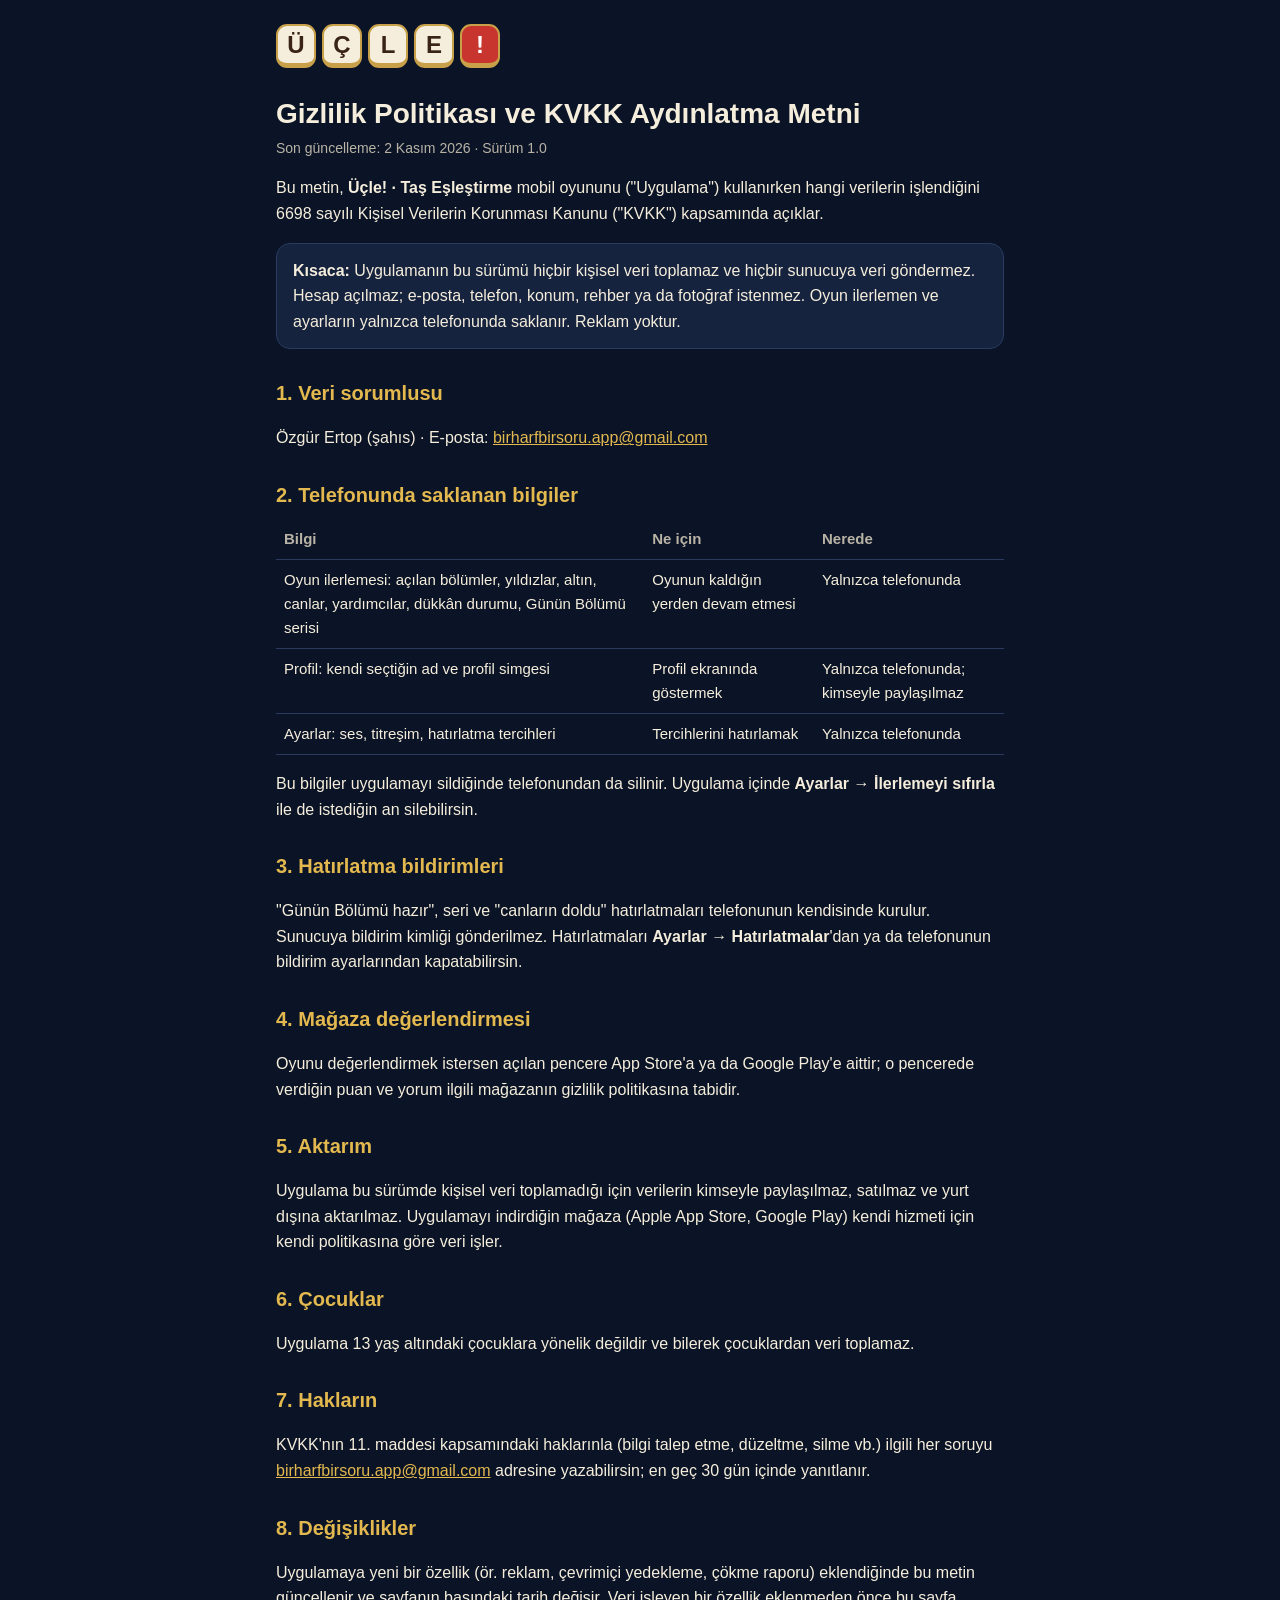
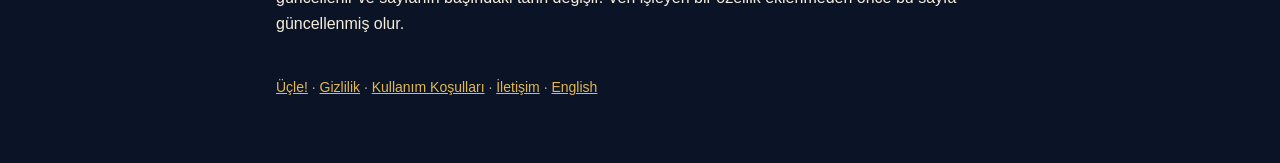
==== ucle/gizlilik.html @ 863516cf "Üçle! sayfaları: tanıtım, gizlilik ve koşullar (Türkçe + İngilizce) Co-Authored-By: Claude Opus 5.5 " ====
<!doctype html><html lang="tr"><head><meta charset="utf-8"><meta name="viewport" content="width=device-width, initial-scale=1">
<title>Gizlilik Politikası · Üçle!</title><link rel="stylesheet" href="style.css"></head><body><main>
<header><a href="index.html" aria-label="Üçle! ana sayfa"><span class="t">Ü</span><span class="t">Ç</span><span class="t">L</span><span class="t">E</span><span class="t a">!</span></a></header>
<h1>Gizlilik Politikası ve KVKK Aydınlatma Metni</h1>
<p class="meta">Son güncelleme: 2 Kasım 2026 · Sürüm 1.0</p>

<p>Bu metin, <b>Üçle! · Taş Eşleştirme</b> mobil oyununu ("Uygulama") kullanırken hangi verilerin işlendiğini 6698 sayılı Kişisel Verilerin Korunması Kanunu ("KVKK") kapsamında açıklar.</p>

<div class="card"><b>Kısaca:</b> Uygulamanın bu sürümü hiçbir kişisel veri toplamaz ve hiçbir sunucuya veri göndermez. Hesap açılmaz; e-posta, telefon, konum, rehber ya da fotoğraf istenmez. Oyun ilerlemen ve ayarların yalnızca telefonunda saklanır. Reklam yoktur.</div>

<h2>1. Veri sorumlusu</h2>
<p>Özgür Ertop (şahıs) · E-posta: <a href="mailto:birharfbirsoru.app@gmail.com">birharfbirsoru.app@gmail.com</a></p>

<h2>2. Telefonunda saklanan bilgiler</h2>
<div class="wrap"><table>
<tr><th>Bilgi</th><th>Ne için</th><th>Nerede</th></tr>
<tr><td>Oyun ilerlemesi: açılan bölümler, yıldızlar, altın, canlar, yardımcılar, dükkân durumu, Günün Bölümü serisi</td><td>Oyunun kaldığın yerden devam etmesi</td><td>Yalnızca telefonunda</td></tr>
<tr><td>Profil: kendi seçtiğin ad ve profil simgesi</td><td>Profil ekranında göstermek</td><td>Yalnızca telefonunda; kimseyle paylaşılmaz</td></tr>
<tr><td>Ayarlar: ses, titreşim, hatırlatma tercihleri</td><td>Tercihlerini hatırlamak</td><td>Yalnızca telefonunda</td></tr>
</table></div>
<p>Bu bilgiler uygulamayı sildiğinde telefonundan da silinir. Uygulama içinde <b>Ayarlar → İlerlemeyi sıfırla</b> ile de istediğin an silebilirsin.</p>

<h2>3. Hatırlatma bildirimleri</h2>
<p>"Günün Bölümü hazır", seri ve "canların doldu" hatırlatmaları telefonunun kendisinde kurulur. Sunucuya bildirim kimliği gönderilmez. Hatırlatmaları <b>Ayarlar → Hatırlatmalar</b>'dan ya da telefonunun bildirim ayarlarından kapatabilirsin.</p>

<h2>4. Mağaza değerlendirmesi</h2>
<p>Oyunu değerlendirmek istersen açılan pencere App Store'a ya da Google Play'e aittir; o pencerede verdiğin puan ve yorum ilgili mağazanın gizlilik politikasına tabidir.</p>

<h2>5. Aktarım</h2>
<p>Uygulama bu sürümde kişisel veri toplamadığı için verilerin kimseyle paylaşılmaz, satılmaz ve yurt dışına aktarılmaz. Uygulamayı indirdiğin mağaza (Apple App Store, Google Play) kendi hizmeti için kendi politikasına göre veri işler.</p>

<h2>6. Çocuklar</h2>
<p>Uygulama 13 yaş altındaki çocuklara yönelik değildir ve bilerek çocuklardan veri toplamaz.</p>

<h2>7. Hakların</h2>
<p>KVKK'nın 11. maddesi kapsamındaki haklarınla (bilgi talep etme, düzeltme, silme vb.) ilgili her soruyu <a href="mailto:birharfbirsoru.app@gmail.com">birharfbirsoru.app@gmail.com</a> adresine yazabilirsin; en geç 30 gün içinde yanıtlanır.</p>

<h2>8. Değişiklikler</h2>
<p>Uygulamaya yeni bir özellik (ör. reklam, çevrimiçi yedekleme, çökme raporu) eklendiğinde bu metin güncellenir ve sayfanın başındaki tarih değişir. Veri işleyen bir özellik eklenmeden önce bu sayfa güncellenmiş olur.</p>
<footer><a href="index.html">Üçle!</a> · <a href="gizlilik.html">Gizlilik</a> · <a href="kosullar.html">Kullanım Koşulları</a> · <a href="mailto:birharfbirsoru.app@gmail.com">İletişim</a> · <a href="privacy.html">English</a></footer>
</main></body></html>
---- ucle/style.css ----
:root{--bg:#0B1426;--card:#16233F;--ink:#F6EEDC;--muted:#B9B3A6;--gold:#E2B84F;--line:#2A3B5F}
*{box-sizing:border-box}body{margin:0;background:var(--bg);color:var(--ink);font:16px/1.6 -apple-system,BlinkMacSystemFont,"Segoe UI",Roboto,sans-serif}
main{max-width:760px;margin:0 auto;padding:24px 16px 64px}
header a{display:inline-flex;gap:6px;text-decoration:none}
.t{display:inline-grid;place-items:center;width:40px;height:44px;border-radius:11px;background:#F6EEDC;color:#3A2418;font-weight:800;font-size:24px;border:2px solid #C9A04A;border-bottom-width:5px}
.t.a{background:#C8352E;color:#fff}
h1{font-size:28px;line-height:1.25;margin:28px 0 6px}h2{font-size:20px;margin:28px 0 8px;color:var(--gold)}
.meta{color:var(--muted);font-size:14px;margin:0 0 16px}
.card{background:var(--card);border:1px solid var(--line);border-radius:14px;padding:14px 16px;margin:16px 0}
a{color:var(--gold)}table{width:100%;border-collapse:collapse;font-size:15px}
th,td{text-align:left;vertical-align:top;padding:8px;border-bottom:1px solid var(--line)}th{color:var(--muted);font-weight:600}
.wrap{overflow-x:auto}footer{margin-top:40px;color:var(--muted);font-size:14px}
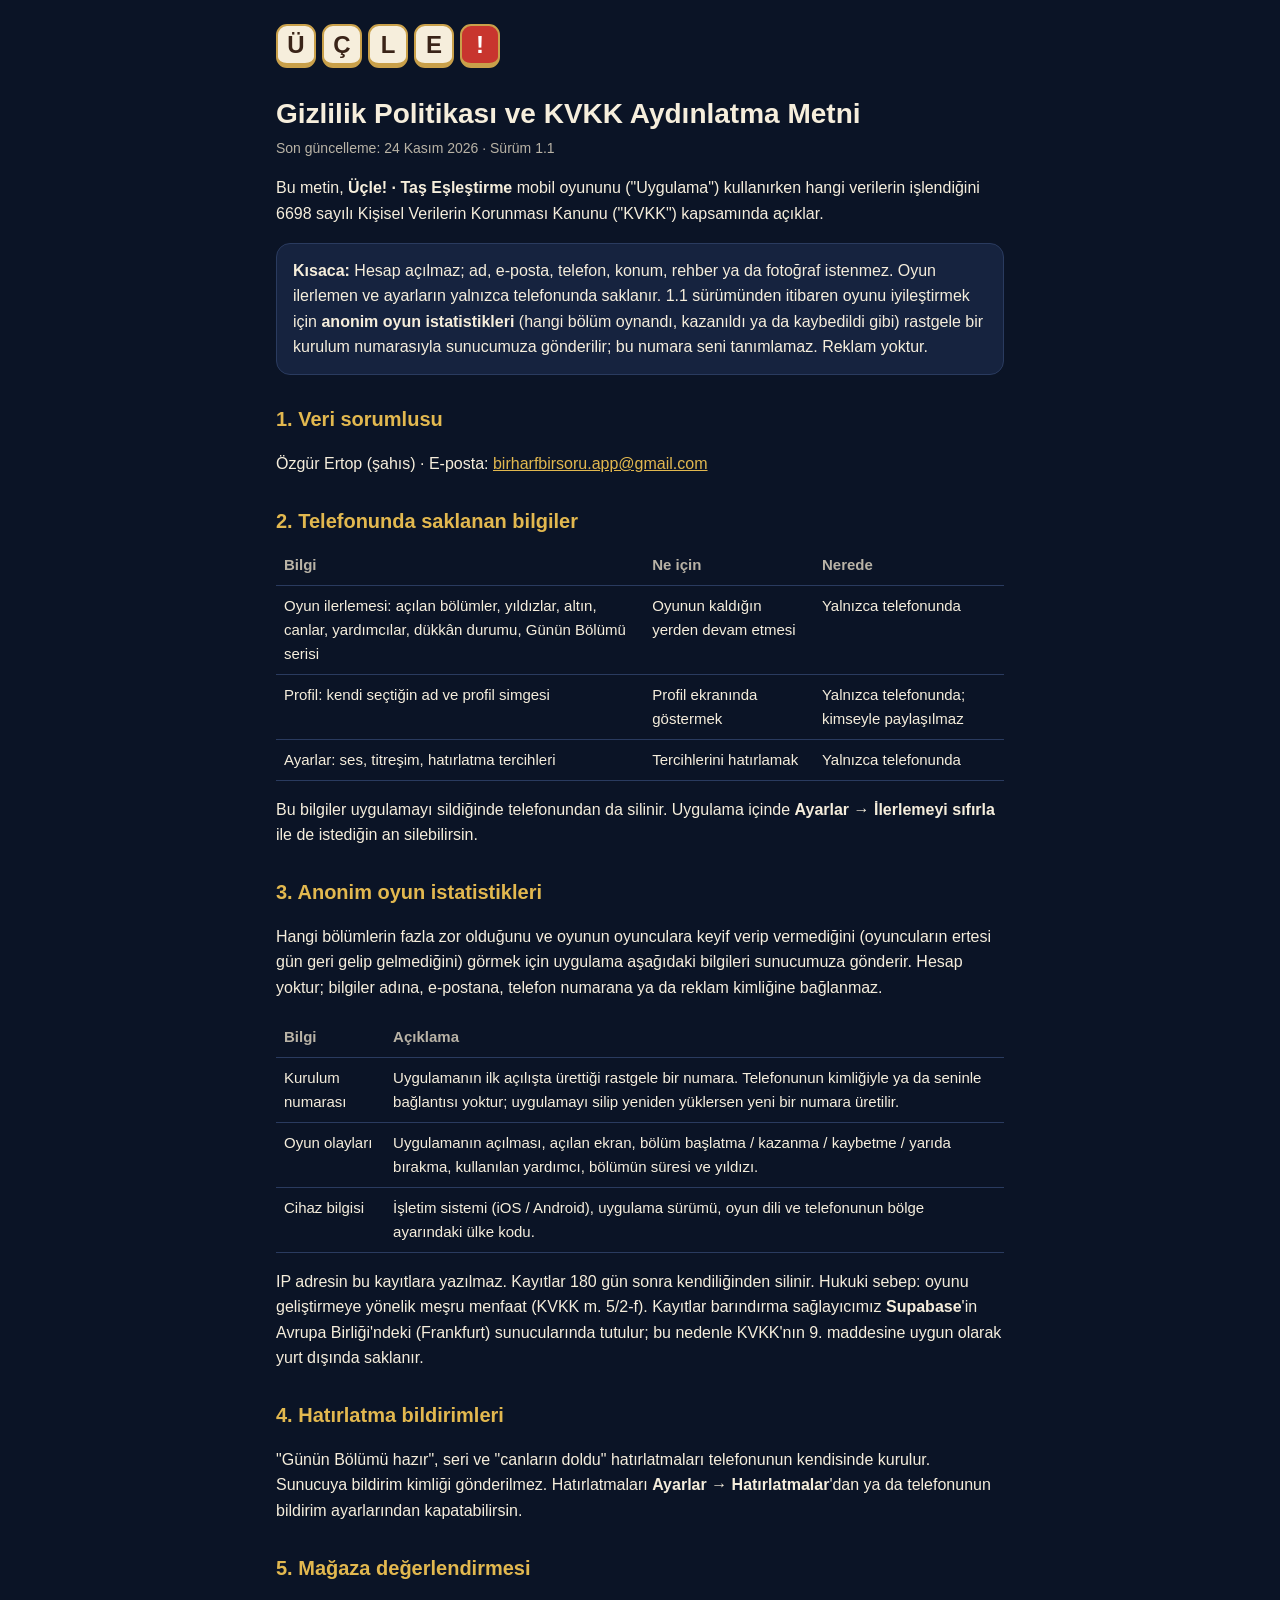
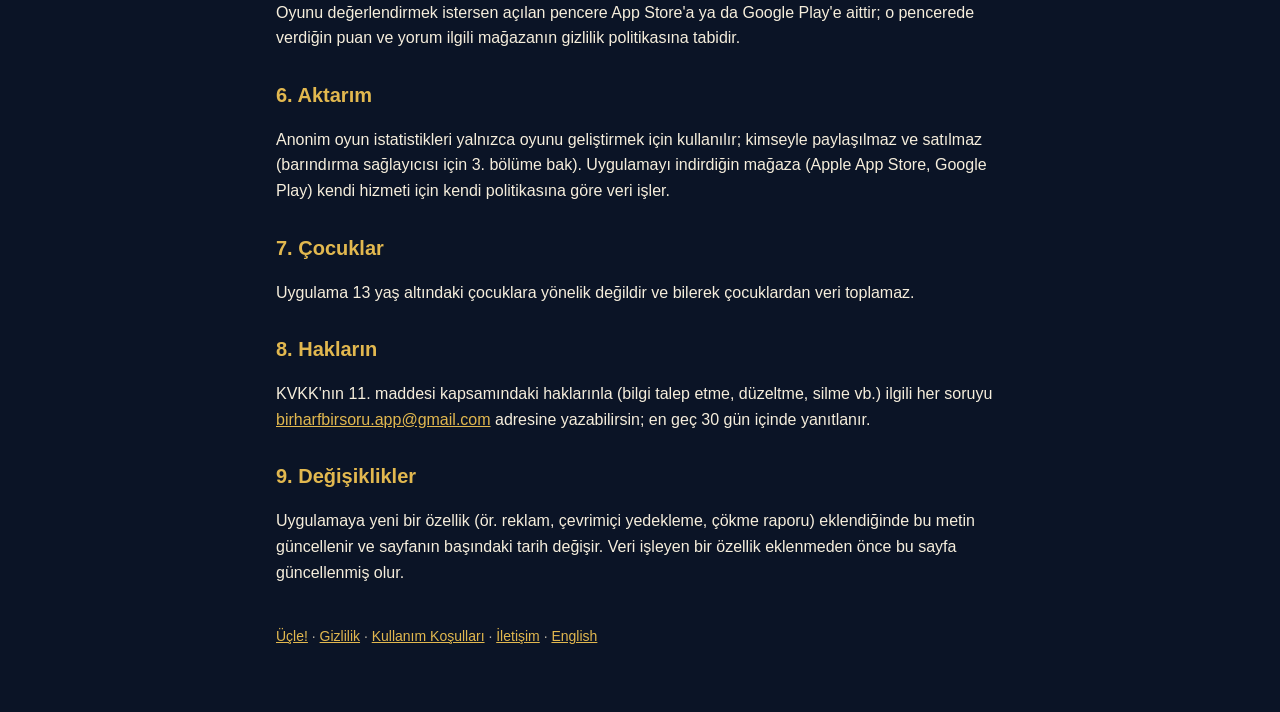
==== commit 1778afc5: "Üçle! gizlilik 1.1: anonim oyun istatistikleri" ====
--- a/ucle/gizlilik.html
+++ b/ucle/gizlilik.html
@@ -2,11 +2,11 @@
 <title>Gizlilik Politikası · Üçle!</title><link rel="stylesheet" href="style.css"></head><body><main>
 <header><a href="index.html" aria-label="Üçle! ana sayfa"><span class="t">Ü</span><span class="t">Ç</span><span class="t">L</span><span class="t">E</span><span class="t a">!</span></a></header>
 <h1>Gizlilik Politikası ve KVKK Aydınlatma Metni</h1>
-<p class="meta">Son güncelleme: 2 Kasım 2026 · Sürüm 1.0</p>
+<p class="meta">Son güncelleme: 24 Kasım 2026 · Sürüm 1.1</p>
 
 <p>Bu metin, <b>Üçle! · Taş Eşleştirme</b> mobil oyununu ("Uygulama") kullanırken hangi verilerin işlendiğini 6698 sayılı Kişisel Verilerin Korunması Kanunu ("KVKK") kapsamında açıklar.</p>
 
-<div class="card"><b>Kısaca:</b> Uygulamanın bu sürümü hiçbir kişisel veri toplamaz ve hiçbir sunucuya veri göndermez. Hesap açılmaz; e-posta, telefon, konum, rehber ya da fotoğraf istenmez. Oyun ilerlemen ve ayarların yalnızca telefonunda saklanır. Reklam yoktur.</div>
+<div class="card"><b>Kısaca:</b> Hesap açılmaz; ad, e-posta, telefon, konum, rehber ya da fotoğraf istenmez. Oyun ilerlemen ve ayarların yalnızca telefonunda saklanır. 1.1 sürümünden itibaren oyunu iyileştirmek için <b>anonim oyun istatistikleri</b> (hangi bölüm oynandı, kazanıldı ya da kaybedildi gibi) rastgele bir kurulum numarasıyla sunucumuza gönderilir; bu numara seni tanımlamaz. Reklam yoktur.</div>
 
 <h2>1. Veri sorumlusu</h2>
 <p>Özgür Ertop (şahıs) · E-posta: <a href="mailto:birharfbirsoru.app@gmail.com">birharfbirsoru.app@gmail.com</a></p>
@@ -20,22 +20,32 @@
 </table></div>
 <p>Bu bilgiler uygulamayı sildiğinde telefonundan da silinir. Uygulama içinde <b>Ayarlar → İlerlemeyi sıfırla</b> ile de istediğin an silebilirsin.</p>
 
-<h2>3. Hatırlatma bildirimleri</h2>
+<h2>3. Anonim oyun istatistikleri</h2>
+<p>Hangi bölümlerin fazla zor olduğunu ve oyunun oyunculara keyif verip vermediğini (oyuncuların ertesi gün geri gelip gelmediğini) görmek için uygulama aşağıdaki bilgileri sunucumuza gönderir. Hesap yoktur; bilgiler adına, e-postana, telefon numarana ya da reklam kimliğine bağlanmaz.</p>
+<div class="wrap"><table>
+<tr><th>Bilgi</th><th>Açıklama</th></tr>
+<tr><td>Kurulum numarası</td><td>Uygulamanın ilk açılışta ürettiği rastgele bir numara. Telefonunun kimliğiyle ya da seninle bağlantısı yoktur; uygulamayı silip yeniden yüklersen yeni bir numara üretilir.</td></tr>
+<tr><td>Oyun olayları</td><td>Uygulamanın açılması, açılan ekran, bölüm başlatma / kazanma / kaybetme / yarıda bırakma, kullanılan yardımcı, bölümün süresi ve yıldızı.</td></tr>
+<tr><td>Cihaz bilgisi</td><td>İşletim sistemi (iOS / Android), uygulama sürümü, oyun dili ve telefonunun bölge ayarındaki ülke kodu.</td></tr>
+</table></div>
+<p>IP adresin bu kayıtlara yazılmaz. Kayıtlar 180 gün sonra kendiliğinden silinir. Hukuki sebep: oyunu geliştirmeye yönelik meşru menfaat (KVKK m. 5/2-f). Kayıtlar barındırma sağlayıcımız <b>Supabase</b>'in Avrupa Birliği'ndeki (Frankfurt) sunucularında tutulur; bu nedenle KVKK'nın 9. maddesine uygun olarak yurt dışında saklanır.</p>
+
+<h2>4. Hatırlatma bildirimleri</h2>
 <p>"Günün Bölümü hazır", seri ve "canların doldu" hatırlatmaları telefonunun kendisinde kurulur. Sunucuya bildirim kimliği gönderilmez. Hatırlatmaları <b>Ayarlar → Hatırlatmalar</b>'dan ya da telefonunun bildirim ayarlarından kapatabilirsin.</p>
 
-<h2>4. Mağaza değerlendirmesi</h2>
+<h2>5. Mağaza değerlendirmesi</h2>
 <p>Oyunu değerlendirmek istersen açılan pencere App Store'a ya da Google Play'e aittir; o pencerede verdiğin puan ve yorum ilgili mağazanın gizlilik politikasına tabidir.</p>
 
-<h2>5. Aktarım</h2>
-<p>Uygulama bu sürümde kişisel veri toplamadığı için verilerin kimseyle paylaşılmaz, satılmaz ve yurt dışına aktarılmaz. Uygulamayı indirdiğin mağaza (Apple App Store, Google Play) kendi hizmeti için kendi politikasına göre veri işler.</p>
+<h2>6. Aktarım</h2>
+<p>Anonim oyun istatistikleri yalnızca oyunu geliştirmek için kullanılır; kimseyle paylaşılmaz ve satılmaz (barındırma sağlayıcısı için 3. bölüme bak). Uygulamayı indirdiğin mağaza (Apple App Store, Google Play) kendi hizmeti için kendi politikasına göre veri işler.</p>
 
-<h2>6. Çocuklar</h2>
+<h2>7. Çocuklar</h2>
 <p>Uygulama 13 yaş altındaki çocuklara yönelik değildir ve bilerek çocuklardan veri toplamaz.</p>
 
-<h2>7. Hakların</h2>
+<h2>8. Hakların</h2>
 <p>KVKK'nın 11. maddesi kapsamındaki haklarınla (bilgi talep etme, düzeltme, silme vb.) ilgili her soruyu <a href="mailto:birharfbirsoru.app@gmail.com">birharfbirsoru.app@gmail.com</a> adresine yazabilirsin; en geç 30 gün içinde yanıtlanır.</p>
 
-<h2>8. Değişiklikler</h2>
+<h2>9. Değişiklikler</h2>
 <p>Uygulamaya yeni bir özellik (ör. reklam, çevrimiçi yedekleme, çökme raporu) eklendiğinde bu metin güncellenir ve sayfanın başındaki tarih değişir. Veri işleyen bir özellik eklenmeden önce bu sayfa güncellenmiş olur.</p>
 <footer><a href="index.html">Üçle!</a> · <a href="gizlilik.html">Gizlilik</a> · <a href="kosullar.html">Kullanım Koşulları</a> · <a href="mailto:birharfbirsoru.app@gmail.com">İletişim</a> · <a href="privacy.html">English</a></footer>
 </main></body></html>
